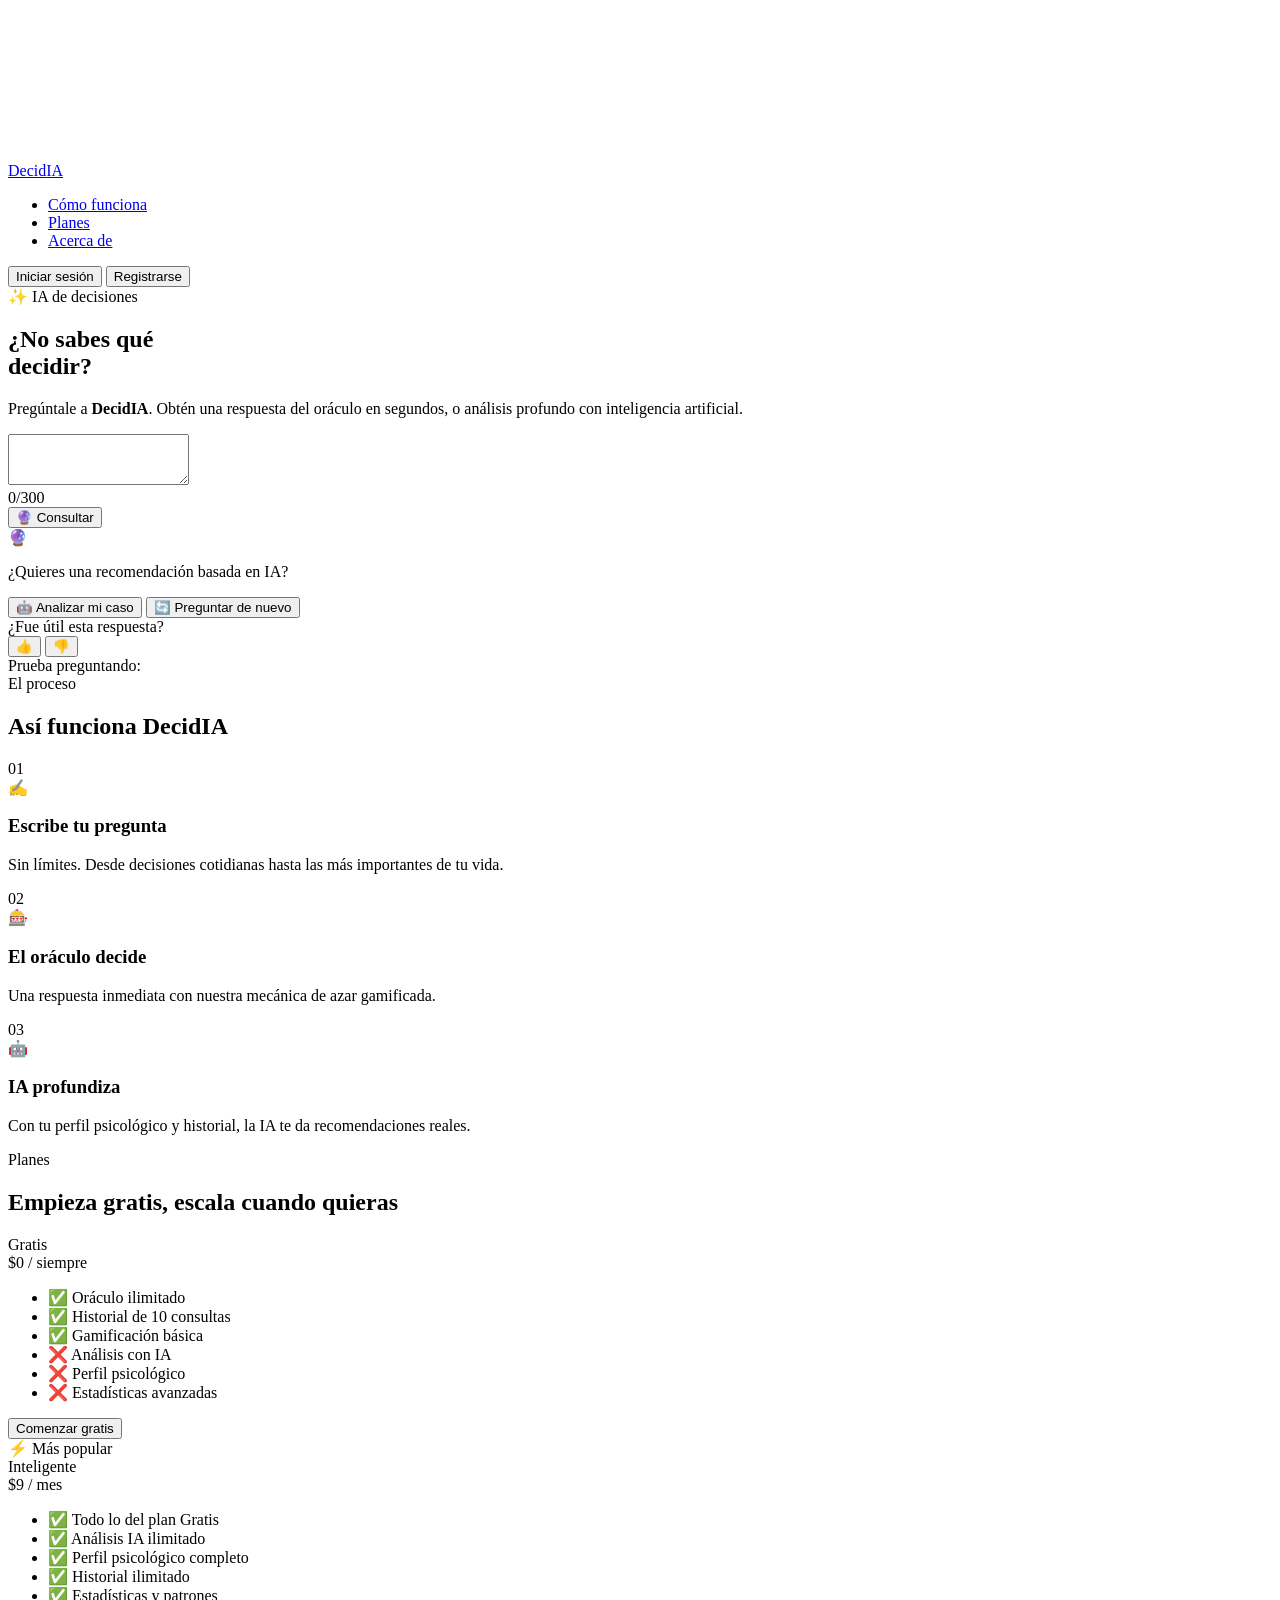
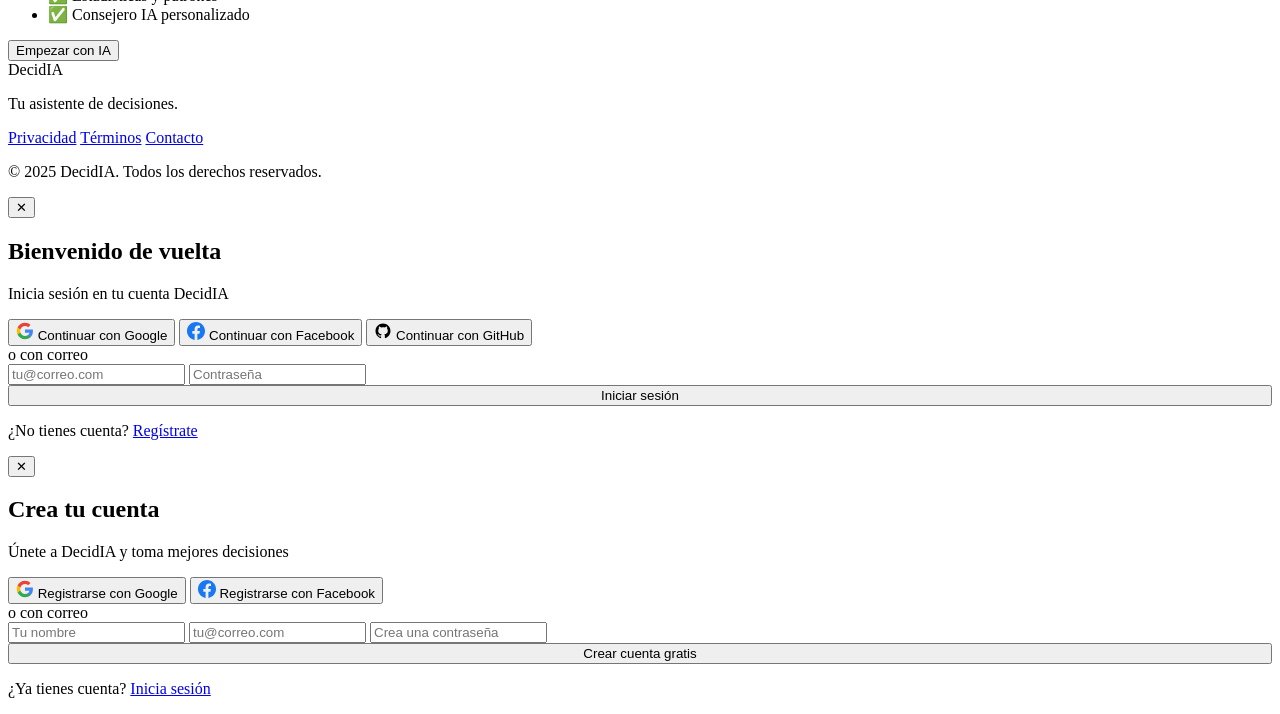
==== index.html @ 939c9e12 "Add files via upload" ====
<!DOCTYPE html>
<html lang="es">
<head>
  <meta charset="UTF-8" />
  <meta name="viewport" content="width=device-width, initial-scale=1.0" />
  <meta name="description" content="DecidIA — Toma mejores decisiones con IA. Consulta el oráculo o analiza tu caso con inteligencia artificial." />
  <title>DecidIA — Tu asistente de decisiones</title>

  <!-- Tokens & Global -->
  <link rel="stylesheet" href="css/tokens.css" />
  <link rel="stylesheet" href="css/global.css" />
  <link rel="stylesheet" href="css/home.css" />

  <!-- Favicon placeholder -->
  <link rel="icon" href="data:image/svg+xml,<svg xmlns='http://www.w3.org/2000/svg' viewBox='0 0 32 32'><text y='26' font-size='26'>🔮</text></svg>" />
</head>
<body>

<!-- ── Partículas de fondo ─────────────────────────────── -->
<canvas id="particle-canvas"></canvas>

<!-- ── Navbar ─────────────────────────────────────────── -->
<nav class="navbar" id="navbar">
  <div class="container navbar__inner">
    <a href="index.html" class="navbar__logo">
      <span>Decid</span><span class="logo-accent">IA</span>
    </a>

    <ul class="navbar__nav">
      <li><a href="#como-funciona" class="navbar__link">Cómo funciona</a></li>
      <li><a href="pages/pricing.html" class="navbar__link">Planes</a></li>
      <li><a href="pages/about.html" class="navbar__link">Acerca de</a></li>
    </ul>

    <div class="navbar__actions">
      <button class="btn btn--ghost btn--sm" onclick="openModal('modal-login')">Iniciar sesión</button>
      <button class="btn btn--primary btn--sm" onclick="openModal('modal-register')">Registrarse</button>
    </div>
  </div>
</nav>


<!-- ══════════════════════════════════════════════════════
     HERO SECTION
══════════════════════════════════════════════════════ -->
<section class="hero" id="hero">
  <div class="hero__bg-ring hero__bg-ring--1"></div>
  <div class="hero__bg-ring hero__bg-ring--2"></div>

  <div class="container container--sm hero__inner">
    <!-- Eyebrow -->
    <div class="hero__eyebrow">
      <span class="badge badge--violet">✨ IA de decisiones</span>
    </div>

    <!-- Heading -->
    <h1 class="hero__title">
      ¿No sabes qué <br/>
      <span class="text-gradient">decidir?</span>
    </h1>

    <p class="hero__subtitle">
      Pregúntale a <strong>DecidIA</strong>. Obtén una respuesta del oráculo en segundos,
      o análisis profundo con inteligencia artificial.
    </p>

    <!-- ── ORÁCULO ────────────────────────────────────── -->
    <div class="oracle-card" id="oracle-card">

      <!-- Pregunta input -->
      <div class="oracle-card__input-area" id="input-area">
        <textarea
          class="oracle-input"
          id="oracle-question"
          rows="3"
          maxlength="300"
        ></textarea>
        <div class="oracle-card__counter">
          <span id="char-count">0</span>/300
        </div>
        <button class="btn btn--primary btn--xl oracle-card__cta" id="btn-consult">
          🔮 Consultar
        </button>
      </div>

      <!-- Tambor / Slot -->
      <div class="oracle-slot" id="oracle-slot" aria-live="polite" aria-label="Oráculo en giro">
        <div class="oracle-slot__glow"></div>
        <div class="oracle-slot__window">
          <div class="oracle-column" id="oracle-column">
            <span class="oracle-column__idle">🔮</span>
          </div>
        </div>
        <div class="oracle-slot__frame-top"></div>
        <div class="oracle-slot__frame-bottom"></div>
      </div>

      <!-- Panel post-resultado -->
      <div class="oracle-card__post-result" id="post-result">
        <p class="oracle-card__post-result-label">¿Quieres una recomendación basada en IA?</p>
        <div class="oracle-card__post-result-actions">
          <button class="btn btn--primary btn--lg" onclick="openModal('modal-register')">
            🤖 Analizar mi caso
          </button>
          <button class="btn btn--ghost" id="btn-again">
            🔄 Preguntar de nuevo
          </button>
        </div>
        <div class="oracle-card__result-feedback" id="result-feedback">
          <span class="oracle-card__feedback-label">¿Fue útil esta respuesta?</span>
          <div class="oracle-card__feedback-btns">
            <button class="feedback-btn" data-value="1" title="Sí">👍</button>
            <button class="feedback-btn" data-value="-1" title="No">👎</button>
          </div>
        </div>
      </div>

    </div>

    <!-- Ejemplos de preguntas -->
    <div class="hero__examples" id="hero-examples">
      <span class="hero__examples-label">Prueba preguntando:</span>
      <div class="hero__examples-chips" id="example-chips"></div>
    </div>

  </div>
</section>


<!-- ══════════════════════════════════════════════════════
     CÓMO FUNCIONA
══════════════════════════════════════════════════════ -->
<section class="section section--how" id="como-funciona">
  <div class="container container--md">
    <div class="section__header text-center">
      <span class="badge badge--teal">El proceso</span>
      <h2 class="section__title">Así funciona DecidIA</h2>
    </div>

    <div class="steps-grid">
      <div class="step-card">
        <div class="step-card__number">01</div>
        <div class="step-card__icon">✍️</div>
        <h3 class="step-card__title">Escribe tu pregunta</h3>
        <p class="step-card__desc">Sin límites. Desde decisiones cotidianas hasta las más importantes de tu vida.</p>
      </div>
      <div class="step-card">
        <div class="step-card__number">02</div>
        <div class="step-card__icon">🎰</div>
        <h3 class="step-card__title">El oráculo decide</h3>
        <p class="step-card__desc">Una respuesta inmediata con nuestra mecánica de azar gamificada.</p>
      </div>
      <div class="step-card">
        <div class="step-card__number">03</div>
        <div class="step-card__icon">🤖</div>
        <h3 class="step-card__title">IA profundiza</h3>
        <p class="step-card__desc">Con tu perfil psicológico y historial, la IA te da recomendaciones reales.</p>
      </div>
    </div>
  </div>
</section>


<!-- ══════════════════════════════════════════════════════
     PLANES
══════════════════════════════════════════════════════ -->
<section class="section section--pricing" id="planes">
  <div class="container container--md">
    <div class="section__header text-center">
      <span class="badge badge--violet">Planes</span>
      <h2 class="section__title">Empieza gratis, escala cuando quieras</h2>
    </div>

    <div class="pricing-grid">
      <!-- Free -->
      <div class="pricing-card">
        <div class="pricing-card__header">
          <span class="pricing-card__plan">Gratis</span>
          <div class="pricing-card__price">
            <span class="pricing-card__amount">$0</span>
            <span class="pricing-card__period">/ siempre</span>
          </div>
        </div>
        <ul class="pricing-card__features">
          <li>✅ Oráculo ilimitado</li>
          <li>✅ Historial de 10 consultas</li>
          <li>✅ Gamificación básica</li>
          <li class="disabled">❌ Análisis con IA</li>
          <li class="disabled">❌ Perfil psicológico</li>
          <li class="disabled">❌ Estadísticas avanzadas</li>
        </ul>
        <button class="btn btn--outline-teal" onclick="openModal('modal-register')">Comenzar gratis</button>
      </div>

      <!-- Premium -->
      <div class="pricing-card pricing-card--featured">
        <div class="pricing-card__badge">⚡ Más popular</div>
        <div class="pricing-card__header">
          <span class="pricing-card__plan">Inteligente</span>
          <div class="pricing-card__price">
            <span class="pricing-card__amount">$9</span>
            <span class="pricing-card__period">/ mes</span>
          </div>
        </div>
        <ul class="pricing-card__features">
          <li>✅ Todo lo del plan Gratis</li>
          <li>✅ Análisis IA ilimitado</li>
          <li>✅ Perfil psicológico completo</li>
          <li>✅ Historial ilimitado</li>
          <li>✅ Estadísticas y patrones</li>
          <li>✅ Consejero IA personalizado</li>
        </ul>
        <button class="btn btn--primary" onclick="openModal('modal-register')">Empezar con IA</button>
      </div>
    </div>
  </div>
</section>


<!-- ══════════════════════════════════════════════════════
     FOOTER
══════════════════════════════════════════════════════ -->
<footer class="footer">
  <div class="container footer__inner">
    <div class="footer__brand">
      <span class="navbar__logo">
        <span>Decid</span><span class="logo-accent">IA</span>
      </span>
      <p class="footer__tagline">Tu asistente de decisiones.</p>
    </div>
    <div class="footer__links">
      <a href="#">Privacidad</a>
      <a href="#">Términos</a>
      <a href="#">Contacto</a>
    </div>
    <p class="footer__copy">© 2025 DecidIA. Todos los derechos reservados.</p>
  </div>
</footer>


<!-- ══════════════════════════════════════════════════════
     MODALS
══════════════════════════════════════════════════════ -->

<!-- Modal: Iniciar sesión -->
<div class="modal-backdrop" id="modal-login">
  <div class="modal">
    <button class="modal__close" onclick="closeModal('modal-login')" aria-label="Cerrar">✕</button>
    <div class="modal__header">
      <h2 class="modal__title">Bienvenido de vuelta</h2>
      <p class="modal__subtitle">Inicia sesión en tu cuenta DecidIA</p>
    </div>
    <div class="auth-social">
      <button class="btn btn--ghost auth-social__btn">
        <svg width="18" height="18" viewBox="0 0 24 24"><path fill="#4285F4" d="M22.56 12.25c0-.78-.07-1.53-.2-2.25H12v4.26h5.92c-.26 1.37-1.04 2.53-2.21 3.31v2.77h3.57c2.08-1.92 3.28-4.74 3.28-8.09z"/><path fill="#34A853" d="M12 23c2.97 0 5.46-.98 7.28-2.66l-3.57-2.77c-.98.66-2.23 1.06-3.71 1.06-2.86 0-5.29-1.93-6.16-4.53H2.18v2.84C3.99 20.53 7.7 23 12 23z"/><path fill="#FBBC05" d="M5.84 14.09c-.22-.66-.35-1.36-.35-2.09s.13-1.43.35-2.09V7.07H2.18C1.43 8.55 1 10.22 1 12s.43 3.45 1.18 4.93l2.85-2.22.81-.62z"/><path fill="#EA4335" d="M12 5.38c1.62 0 3.06.56 4.21 1.64l3.15-3.15C17.45 2.09 14.97 1 12 1 7.7 1 3.99 3.47 2.18 7.07l3.66 2.84c.87-2.6 3.3-4.53 6.16-4.53z"/></svg>
        Continuar con Google
      </button>
      <button class="btn btn--ghost auth-social__btn">
        <svg width="18" height="18" viewBox="0 0 24 24" fill="#1877F2"><path d="M24 12.073c0-6.627-5.373-12-12-12s-12 5.373-12 12c0 5.99 4.388 10.954 10.125 11.854v-8.385H7.078v-3.47h3.047V9.43c0-3.007 1.792-4.669 4.533-4.669 1.312 0 2.686.235 2.686.235v2.953H15.83c-1.491 0-1.956.925-1.956 1.874v2.25h3.328l-.532 3.47h-2.796v8.385C19.612 23.027 24 18.062 24 12.073z"/></svg>
        Continuar con Facebook
      </button>
      <button class="btn btn--ghost auth-social__btn">
        <svg width="18" height="18" viewBox="0 0 24 24" fill="currentColor"><path d="M12 2C6.477 2 2 6.477 2 12c0 4.42 2.865 8.17 6.839 9.49.5.09.682-.217.682-.482 0-.237-.008-.866-.013-1.7-2.782.603-3.369-1.34-3.369-1.34-.454-1.156-1.11-1.463-1.11-1.463-.908-.62.069-.608.069-.608 1.003.07 1.531 1.03 1.531 1.03.892 1.529 2.341 1.087 2.91.832.092-.647.35-1.088.636-1.338-2.22-.253-4.555-1.11-4.555-4.943 0-1.091.39-1.984 1.029-2.683-.103-.253-.446-1.27.098-2.647 0 0 .84-.269 2.75 1.025A9.578 9.578 0 0112 6.836c.85.004 1.705.114 2.504.336 1.909-1.294 2.747-1.025 2.747-1.025.546 1.377.202 2.394.1 2.647.64.699 1.028 1.592 1.028 2.683 0 3.842-2.339 4.687-4.566 4.935.359.309.678.919.678 1.852 0 1.336-.012 2.415-.012 2.743 0 .267.18.578.688.48C19.137 20.167 22 16.418 22 12c0-5.523-4.477-10-10-10z"/></svg>
        Continuar con GitHub
      </button>
    </div>
    <div class="auth-divider"><span>o con correo</span></div>
    <div class="auth-form">
      <input type="email" class="input" placeholder="tu@correo.com" autocomplete="email" />
      <input type="password" class="input" placeholder="Contraseña" autocomplete="current-password" />
      <button class="btn btn--primary" style="width:100%">Iniciar sesión</button>
    </div>
    <p class="auth-footer-text">¿No tienes cuenta? <a href="#" onclick="switchModal('modal-login','modal-register')">Regístrate</a></p>
  </div>
</div>

<!-- Modal: Registrarse -->
<div class="modal-backdrop" id="modal-register">
  <div class="modal">
    <button class="modal__close" onclick="closeModal('modal-register')" aria-label="Cerrar">✕</button>
    <div class="modal__header">
      <h2 class="modal__title">Crea tu cuenta</h2>
      <p class="modal__subtitle">Únete a DecidIA y toma mejores decisiones</p>
    </div>
    <div class="auth-social">
      <button class="btn btn--ghost auth-social__btn">
        <svg width="18" height="18" viewBox="0 0 24 24"><path fill="#4285F4" d="M22.56 12.25c0-.78-.07-1.53-.2-2.25H12v4.26h5.92c-.26 1.37-1.04 2.53-2.21 3.31v2.77h3.57c2.08-1.92 3.28-4.74 3.28-8.09z"/><path fill="#34A853" d="M12 23c2.97 0 5.46-.98 7.28-2.66l-3.57-2.77c-.98.66-2.23 1.06-3.71 1.06-2.86 0-5.29-1.93-6.16-4.53H2.18v2.84C3.99 20.53 7.7 23 12 23z"/><path fill="#FBBC05" d="M5.84 14.09c-.22-.66-.35-1.36-.35-2.09s.13-1.43.35-2.09V7.07H2.18C1.43 8.55 1 10.22 1 12s.43 3.45 1.18 4.93l2.85-2.22.81-.62z"/><path fill="#EA4335" d="M12 5.38c1.62 0 3.06.56 4.21 1.64l3.15-3.15C17.45 2.09 14.97 1 12 1 7.7 1 3.99 3.47 2.18 7.07l3.66 2.84c.87-2.6 3.3-4.53 6.16-4.53z"/></svg>
        Registrarse con Google
      </button>
      <button class="btn btn--ghost auth-social__btn">
        <svg width="18" height="18" viewBox="0 0 24 24" fill="#1877F2"><path d="M24 12.073c0-6.627-5.373-12-12-12s-12 5.373-12 12c0 5.99 4.388 10.954 10.125 11.854v-8.385H7.078v-3.47h3.047V9.43c0-3.007 1.792-4.669 4.533-4.669 1.312 0 2.686.235 2.686.235v2.953H15.83c-1.491 0-1.956.925-1.956 1.874v2.25h3.328l-.532 3.47h-2.796v8.385C19.612 23.027 24 18.062 24 12.073z"/></svg>
        Registrarse con Facebook
      </button>
    </div>
    <div class="auth-divider"><span>o con correo</span></div>
    <div class="auth-form">
      <input type="text"  class="input" placeholder="Tu nombre" autocomplete="name" />
      <input type="email" class="input" placeholder="tu@correo.com" autocomplete="email" />
      <input type="password" class="input" placeholder="Crea una contraseña" autocomplete="new-password" />
      <button class="btn btn--primary" style="width:100%">Crear cuenta gratis</button>
    </div>
    <p class="auth-footer-text">¿Ya tienes cuenta? <a href="#" onclick="switchModal('modal-register','modal-login')">Inicia sesión</a></p>
  </div>
</div>


<!-- ── Scripts ─────────────────────────────────────────── -->
<script src="js/models.js"></script>
<script src="js/oracle.js"></script>
<script src="js/home.js"></script>
</body>
</html>
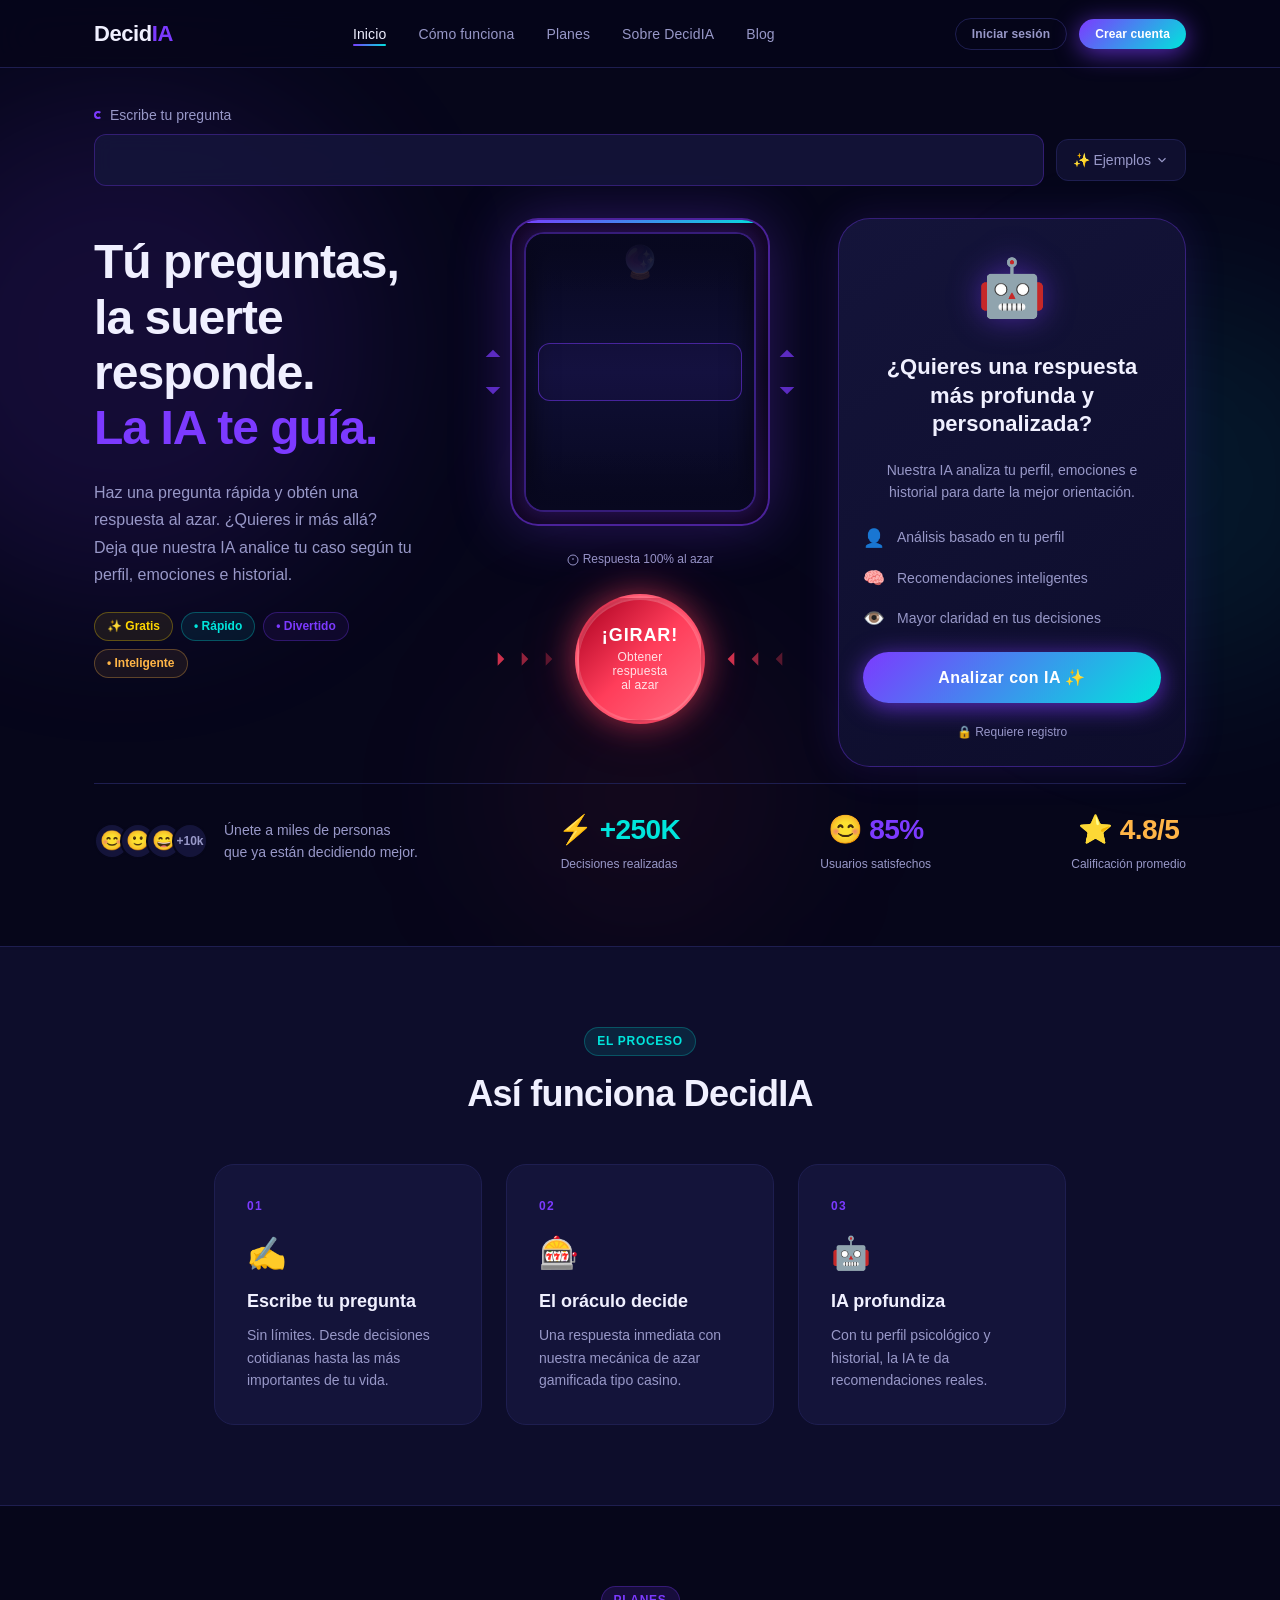
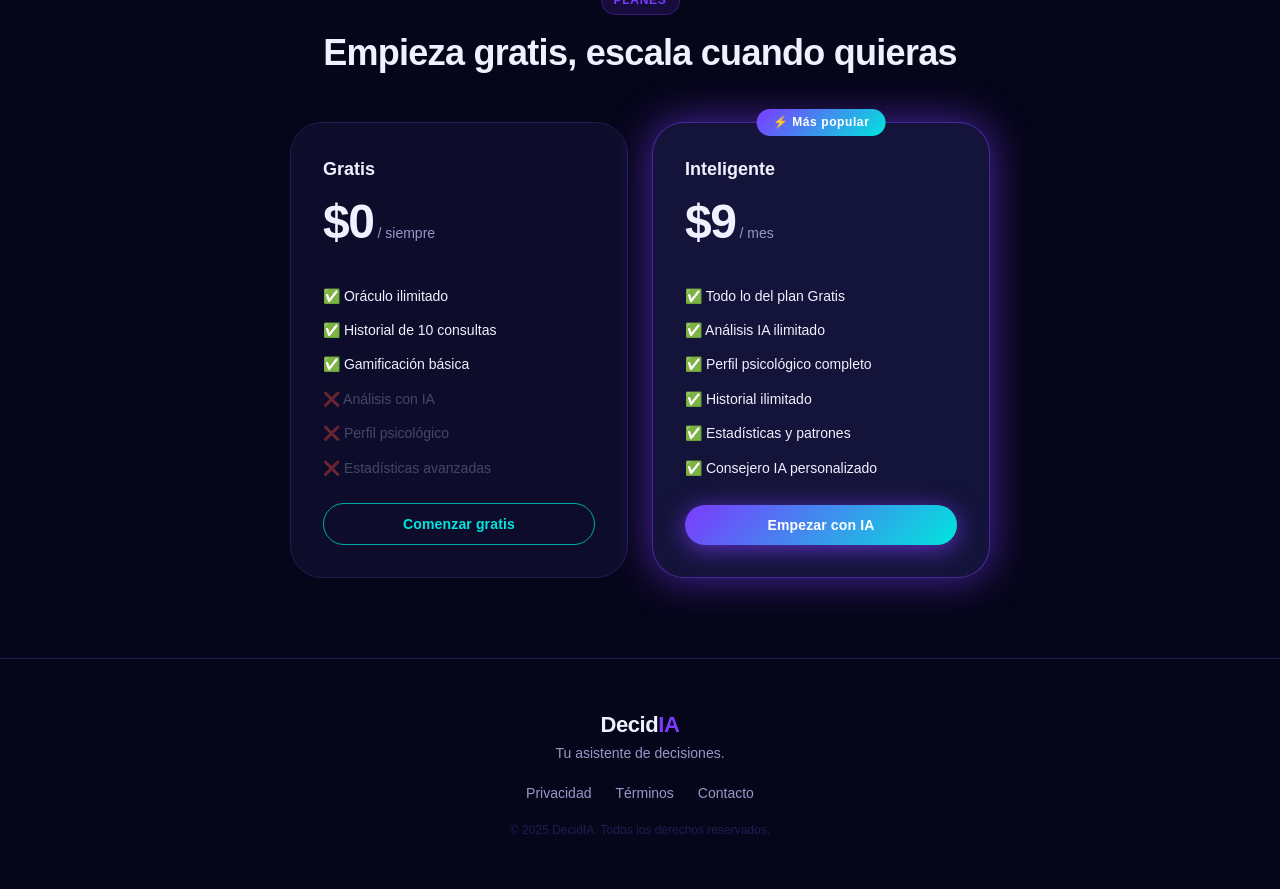
==== commit 679b918a: "Add files via upload" ====
--- a/index.html
+++ b/index.html
@@ -6,137 +6,259 @@
   <meta name="description" content="DecidIA — Toma mejores decisiones con IA. Consulta el oráculo o analiza tu caso con inteligencia artificial." />
   <title>DecidIA — Tu asistente de decisiones</title>
 
-  <!-- Tokens & Global -->
   <link rel="stylesheet" href="css/tokens.css" />
   <link rel="stylesheet" href="css/global.css" />
   <link rel="stylesheet" href="css/home.css" />
 
-  <!-- Favicon placeholder -->
   <link rel="icon" href="data:image/svg+xml,<svg xmlns='http://www.w3.org/2000/svg' viewBox='0 0 32 32'><text y='26' font-size='26'>🔮</text></svg>" />
 </head>
 <body>
 
-<!-- ── Partículas de fondo ─────────────────────────────── -->
+<!-- Partículas -->
 <canvas id="particle-canvas"></canvas>
 
-<!-- ── Navbar ─────────────────────────────────────────── -->
+<!-- ══ NAVBAR ══════════════════════════════════════════════ -->
 <nav class="navbar" id="navbar">
   <div class="container navbar__inner">
     <a href="index.html" class="navbar__logo">
-      <span>Decid</span><span class="logo-accent">IA</span>
+      <span class="logo-decid">Decid</span><span class="logo-accent">IA</span>
     </a>
 
     <ul class="navbar__nav">
+      <li><a href="#" class="navbar__link active">Inicio</a></li>
       <li><a href="#como-funciona" class="navbar__link">Cómo funciona</a></li>
-      <li><a href="pages/pricing.html" class="navbar__link">Planes</a></li>
-      <li><a href="pages/about.html" class="navbar__link">Acerca de</a></li>
+      <li><a href="#planes" class="navbar__link">Planes</a></li>
+      <li><a href="#" class="navbar__link">Sobre DecidIA</a></li>
+      <li><a href="#" class="navbar__link">Blog</a></li>
     </ul>
 
     <div class="navbar__actions">
       <button class="btn btn--ghost btn--sm" onclick="openModal('modal-login')">Iniciar sesión</button>
-      <button class="btn btn--primary btn--sm" onclick="openModal('modal-register')">Registrarse</button>
-    </div>
+      <button class="btn btn--primary btn--sm" onclick="openModal('modal-register')">Crear cuenta</button>
+    </div>
+
+    <!-- Mobile hamburger -->
+    <button class="navbar__hamburger" id="hamburger" aria-label="Menú">
+      <span></span><span></span><span></span>
+    </button>
   </div>
 </nav>
 
-
-<!-- ══════════════════════════════════════════════════════
-     HERO SECTION
-══════════════════════════════════════════════════════ -->
+<!-- Mobile drawer -->
+<div class="navbar__drawer" id="nav-drawer">
+  <a href="#" class="navbar__link active">Inicio</a>
+  <a href="#como-funciona" class="navbar__link">Cómo funciona</a>
+  <a href="#planes" class="navbar__link">Planes</a>
+  <a href="#" class="navbar__link">Sobre DecidIA</a>
+  <a href="#" class="navbar__link">Blog</a>
+  <div class="navbar__actions">
+    <button class="btn btn--ghost" onclick="closeDrawer();openModal('modal-login')">Iniciar sesión</button>
+    <button class="btn btn--primary" onclick="closeDrawer();openModal('modal-register')">Crear cuenta</button>
+  </div>
+</div>
+
+<!-- ══ HERO ════════════════════════════════════════════════ -->
 <section class="hero" id="hero">
-  <div class="hero__bg-ring hero__bg-ring--1"></div>
-  <div class="hero__bg-ring hero__bg-ring--2"></div>
-
-  <div class="container container--sm hero__inner">
-    <!-- Eyebrow -->
-    <div class="hero__eyebrow">
-      <span class="badge badge--violet">✨ IA de decisiones</span>
-    </div>
-
-    <!-- Heading -->
-    <h1 class="hero__title">
-      ¿No sabes qué <br/>
-      <span class="text-gradient">decidir?</span>
-    </h1>
-
-    <p class="hero__subtitle">
-      Pregúntale a <strong>DecidIA</strong>. Obtén una respuesta del oráculo en segundos,
-      o análisis profundo con inteligencia artificial.
-    </p>
-
-    <!-- ── ORÁCULO ────────────────────────────────────── -->
-    <div class="oracle-card" id="oracle-card">
-
-      <!-- Pregunta input -->
-      <div class="oracle-card__input-area" id="input-area">
-        <textarea
-          class="oracle-input"
+  <!-- Background glows -->
+  <div class="hero__bg-glow hero__bg-glow--1"></div>
+  <div class="hero__bg-glow hero__bg-glow--2"></div>
+  <div class="hero__bg-glow hero__bg-glow--3"></div>
+
+  <div class="container">
+
+    <!-- Question bar -->
+    <div class="hero__question-bar">
+      <div class="question-bar__label">Escribe tu pregunta</div>
+      <div class="question-bar__row" style="position:relative">
+        <input
+          type="text"
+          class="question-bar__input"
           id="oracle-question"
-          rows="3"
           maxlength="300"
-        ></textarea>
-        <div class="oracle-card__counter">
-          <span id="char-count">0</span>/300
-        </div>
-        <button class="btn btn--primary btn--xl oracle-card__cta" id="btn-consult">
-          🔮 Consultar
+          autocomplete="off"
+        />
+        <button class="question-bar__examples-btn" id="examples-btn">
+          ✨ Ejemplos
+          <svg width="14" height="14" viewBox="0 0 24 24" fill="none" stroke="currentColor" stroke-width="2"><path d="M6 9l6 6 6-6"/></svg>
         </button>
-      </div>
-
-      <!-- Tambor / Slot -->
-      <div class="oracle-slot" id="oracle-slot" aria-live="polite" aria-label="Oráculo en giro">
-        <div class="oracle-slot__glow"></div>
-        <div class="oracle-slot__window">
-          <div class="oracle-column" id="oracle-column">
-            <span class="oracle-column__idle">🔮</span>
-          </div>
-        </div>
-        <div class="oracle-slot__frame-top"></div>
-        <div class="oracle-slot__frame-bottom"></div>
-      </div>
-
-      <!-- Panel post-resultado -->
-      <div class="oracle-card__post-result" id="post-result">
-        <p class="oracle-card__post-result-label">¿Quieres una recomendación basada en IA?</p>
-        <div class="oracle-card__post-result-actions">
-          <button class="btn btn--primary btn--lg" onclick="openModal('modal-register')">
-            🤖 Analizar mi caso
+        <div class="examples-dropdown" id="examples-dropdown"></div>
+      </div>
+    </div>
+
+    <!-- Main 3-column layout -->
+    <div class="hero__main">
+
+      <!-- LEFT: Headline -->
+      <div class="hero__left">
+        <div>
+          <h1 class="hero__title">
+            Tú preguntas,<br/>
+            la suerte responde.<br/>
+            <span class="highlight">La IA te guía.</span>
+          </h1>
+        </div>
+        <p class="hero__subtitle">
+          Haz una pregunta rápida y obtén una respuesta al azar.
+          ¿Quieres ir más allá? Deja que nuestra IA analice tu caso
+          según tu perfil, emociones e historial.
+        </p>
+        <div class="hero__badges">
+          <span class="hero__badge-item hero__badge-item--free">✨ Gratis</span>
+          <span class="hero__badge-item hero__badge-item--fast">• Rápido</span>
+          <span class="hero__badge-item hero__badge-item--fun">• Divertido</span>
+          <span class="hero__badge-item hero__badge-item--smart">• Inteligente</span>
+        </div>
+      </div>
+
+      <!-- CENTER: Slot Machine -->
+      <div class="hero__center">
+        <div class="slot-machine">
+
+          <!-- Side arrows left -->
+          <div class="slot-machine__arrows slot-machine__arrows--left">
+            <svg class="slot-arrow slot-arrow--up" viewBox="0 0 24 24" fill="currentColor"><path d="M12 4l8 8H4l8-8z"/></svg>
+            <svg class="slot-arrow slot-arrow--down" viewBox="0 0 24 24" fill="currentColor"><path d="M12 4l8 8H4l8-8z"/></svg>
+          </div>
+
+          <div class="slot-machine__chassis">
+            <div class="slot-drum__window" id="drum-window">
+              <div class="slot-drum__fade-top"></div>
+              <div class="slot-drum__fade-bottom"></div>
+              <div class="slot-drum__highlight" id="drum-highlight"></div>
+              <div class="slot-drum__column" id="drum-column">
+                <div class="slot-drum__item is-center" style="color:rgba(255,255,255,0.25);font-size:2rem">🔮</div>
+              </div>
+            </div>
+          </div>
+
+          <!-- Side arrows right -->
+          <div class="slot-machine__arrows slot-machine__arrows--right">
+            <svg class="slot-arrow slot-arrow--up" viewBox="0 0 24 24" fill="currentColor"><path d="M12 4l8 8H4l8-8z"/></svg>
+            <svg class="slot-arrow slot-arrow--down" viewBox="0 0 24 24" fill="currentColor"><path d="M12 4l8 8H4l8-8z"/></svg>
+          </div>
+        </div>
+
+        <!-- Random label -->
+        <div class="slot-machine__rand-label">
+          <svg width="12" height="12" viewBox="0 0 24 24" fill="none" stroke="currentColor" stroke-width="2"><circle cx="12" cy="12" r="10"/><path d="M12 8v4M12 16h.01"/></svg>
+          Respuesta 100% al azar
+        </div>
+
+        <!-- GIRAR button -->
+        <div class="btn-girar-wrap">
+          <div class="btn-girar-arrow">
+            <svg viewBox="0 0 24 24" fill="currentColor"><path d="M8 4l8 8-8 8z"/></svg>
+            <svg viewBox="0 0 24 24" fill="currentColor"><path d="M8 4l8 8-8 8z"/></svg>
+            <svg viewBox="0 0 24 24" fill="currentColor"><path d="M8 4l8 8-8 8z"/></svg>
+          </div>
+
+          <button class="btn--girar" id="btn-girar">
+            ¡GIRAR!
+            <span class="girar-subtitle">Obtener respuesta<br>al azar</span>
           </button>
-          <button class="btn btn--ghost" id="btn-again">
-            🔄 Preguntar de nuevo
+
+          <div class="btn-girar-arrow btn-girar-arrow--right">
+            <svg viewBox="0 0 24 24" fill="currentColor"><path d="M8 4l8 8-8 8z"/></svg>
+            <svg viewBox="0 0 24 24" fill="currentColor"><path d="M8 4l8 8-8 8z"/></svg>
+            <svg viewBox="0 0 24 24" fill="currentColor"><path d="M8 4l8 8-8 8z"/></svg>
+          </div>
+        </div>
+
+        <!-- Post-result panel -->
+        <div class="oracle-post-result" id="post-result">
+          <p class="oracle-post-result__label">¿Quieres una recomendación basada en IA?</p>
+          <div class="oracle-post-result__actions">
+            <button class="btn btn--primary btn--lg" onclick="openModal('modal-register')">
+              🤖 Analizar mi caso
+            </button>
+            <button class="btn btn--ghost" id="btn-again">🔄 Preguntar de nuevo</button>
+          </div>
+          <div class="oracle-post-result__feedback">
+            <span class="oracle-post-result__feedback-label">¿Fue útil?</span>
+            <div style="display:flex;gap:8px">
+              <button class="feedback-btn" data-value="1" title="Sí">👍</button>
+              <button class="feedback-btn" data-value="-1" title="No">👎</button>
+            </div>
+          </div>
+        </div>
+      </div>
+
+      <!-- RIGHT: AI Panel -->
+      <div class="hero__right">
+        <div class="ai-panel" style="position:relative">
+          <div class="ai-panel__robot">
+            <span class="ai-panel__robot-icon">🤖</span>
+          </div>
+          <h3 class="ai-panel__title">¿Quieres una respuesta<br/>más profunda y personalizada?</h3>
+          <p class="ai-panel__subtitle">
+            Nuestra IA analiza tu perfil, emociones e historial para darte la mejor orientación.
+          </p>
+          <div class="ai-panel__features">
+            <div class="ai-feature">
+              <span class="ai-feature__icon">👤</span>
+              <span>Análisis basado en tu perfil</span>
+            </div>
+            <div class="ai-feature">
+              <span class="ai-feature__icon">🧠</span>
+              <span>Recomendaciones inteligentes</span>
+            </div>
+            <div class="ai-feature">
+              <span class="ai-feature__icon">👁️</span>
+              <span>Mayor claridad en tus decisiones</span>
+            </div>
+          </div>
+          <button class="btn btn--primary" onclick="openModal('modal-register')">
+            Analizar con IA ✨
           </button>
-        </div>
-        <div class="oracle-card__result-feedback" id="result-feedback">
-          <span class="oracle-card__feedback-label">¿Fue útil esta respuesta?</span>
-          <div class="oracle-card__feedback-btns">
-            <button class="feedback-btn" data-value="1" title="Sí">👍</button>
-            <button class="feedback-btn" data-value="-1" title="No">👎</button>
-          </div>
-        </div>
-      </div>
-
-    </div>
-
-    <!-- Ejemplos de preguntas -->
-    <div class="hero__examples" id="hero-examples">
-      <span class="hero__examples-label">Prueba preguntando:</span>
-      <div class="hero__examples-chips" id="example-chips"></div>
-    </div>
-
-  </div>
+          <div class="ai-panel__lock">
+            🔒 Requiere registro
+          </div>
+        </div>
+      </div>
+
+    </div><!-- /.hero__main -->
+
+    <!-- Stats bar -->
+    <div class="hero__stats">
+      <div class="hero__stats-inner">
+        <div class="stat-group">
+          <div class="stat-avatars">
+            <div class="stat-avatar">😊</div>
+            <div class="stat-avatar">🙂</div>
+            <div class="stat-avatar">😄</div>
+            <div class="stat-avatar stat-avatar--count">+10k</div>
+          </div>
+          <span class="stat-text">Únete a miles de personas<br>que ya están decidiendo mejor.</span>
+        </div>
+
+        <div class="stat-item">
+          <span class="stat-item__value text-teal">⚡ +250K</span>
+          <span class="stat-item__label">Decisiones realizadas</span>
+        </div>
+
+        <div class="stat-item">
+          <span class="stat-item__value text-violet">😊 85%</span>
+          <span class="stat-item__label">Usuarios satisfechos</span>
+        </div>
+
+        <div class="stat-item">
+          <span class="stat-item__value text-gold">⭐ 4.8/5</span>
+          <span class="stat-item__label">Calificación promedio</span>
+        </div>
+      </div>
+    </div>
+
+  </div><!-- /.container -->
 </section>
 
 
-<!-- ══════════════════════════════════════════════════════
-     CÓMO FUNCIONA
-══════════════════════════════════════════════════════ -->
+<!-- ══ CÓMO FUNCIONA ═══════════════════════════════════════ -->
 <section class="section section--how" id="como-funciona">
   <div class="container container--md">
-    <div class="section__header text-center">
+    <div class="section__header">
       <span class="badge badge--teal">El proceso</span>
       <h2 class="section__title">Así funciona DecidIA</h2>
     </div>
-
     <div class="steps-grid">
       <div class="step-card">
         <div class="step-card__number">01</div>
@@ -148,7 +270,7 @@
         <div class="step-card__number">02</div>
         <div class="step-card__icon">🎰</div>
         <h3 class="step-card__title">El oráculo decide</h3>
-        <p class="step-card__desc">Una respuesta inmediata con nuestra mecánica de azar gamificada.</p>
+        <p class="step-card__desc">Una respuesta inmediata con nuestra mecánica de azar gamificada tipo casino.</p>
       </div>
       <div class="step-card">
         <div class="step-card__number">03</div>
@@ -161,18 +283,14 @@
 </section>
 
 
-<!-- ══════════════════════════════════════════════════════
-     PLANES
-══════════════════════════════════════════════════════ -->
+<!-- ══ PLANES ══════════════════════════════════════════════ -->
 <section class="section section--pricing" id="planes">
   <div class="container container--md">
-    <div class="section__header text-center">
+    <div class="section__header">
       <span class="badge badge--violet">Planes</span>
       <h2 class="section__title">Empieza gratis, escala cuando quieras</h2>
     </div>
-
     <div class="pricing-grid">
-      <!-- Free -->
       <div class="pricing-card">
         <div class="pricing-card__header">
           <span class="pricing-card__plan">Gratis</span>
@@ -191,8 +309,6 @@
         </ul>
         <button class="btn btn--outline-teal" onclick="openModal('modal-register')">Comenzar gratis</button>
       </div>
-
-      <!-- Premium -->
       <div class="pricing-card pricing-card--featured">
         <div class="pricing-card__badge">⚡ Más popular</div>
         <div class="pricing-card__header">
@@ -217,14 +333,12 @@
 </section>
 
 
-<!-- ══════════════════════════════════════════════════════
-     FOOTER
-══════════════════════════════════════════════════════ -->
+<!-- ══ FOOTER ══════════════════════════════════════════════ -->
 <footer class="footer">
   <div class="container footer__inner">
     <div class="footer__brand">
       <span class="navbar__logo">
-        <span>Decid</span><span class="logo-accent">IA</span>
+        <span class="logo-decid">Decid</span><span class="logo-accent">IA</span>
       </span>
       <p class="footer__tagline">Tu asistente de decisiones.</p>
     </div>
@@ -238,11 +352,7 @@
 </footer>
 
 
-<!-- ══════════════════════════════════════════════════════
-     MODALS
-══════════════════════════════════════════════════════ -->
-
-<!-- Modal: Iniciar sesión -->
+<!-- ══ MODALS ══════════════════════════════════════════════ -->
 <div class="modal-backdrop" id="modal-login">
   <div class="modal">
     <button class="modal__close" onclick="closeModal('modal-login')" aria-label="Cerrar">✕</button>
@@ -255,14 +365,6 @@
         <svg width="18" height="18" viewBox="0 0 24 24"><path fill="#4285F4" d="M22.56 12.25c0-.78-.07-1.53-.2-2.25H12v4.26h5.92c-.26 1.37-1.04 2.53-2.21 3.31v2.77h3.57c2.08-1.92 3.28-4.74 3.28-8.09z"/><path fill="#34A853" d="M12 23c2.97 0 5.46-.98 7.28-2.66l-3.57-2.77c-.98.66-2.23 1.06-3.71 1.06-2.86 0-5.29-1.93-6.16-4.53H2.18v2.84C3.99 20.53 7.7 23 12 23z"/><path fill="#FBBC05" d="M5.84 14.09c-.22-.66-.35-1.36-.35-2.09s.13-1.43.35-2.09V7.07H2.18C1.43 8.55 1 10.22 1 12s.43 3.45 1.18 4.93l2.85-2.22.81-.62z"/><path fill="#EA4335" d="M12 5.38c1.62 0 3.06.56 4.21 1.64l3.15-3.15C17.45 2.09 14.97 1 12 1 7.7 1 3.99 3.47 2.18 7.07l3.66 2.84c.87-2.6 3.3-4.53 6.16-4.53z"/></svg>
         Continuar con Google
       </button>
-      <button class="btn btn--ghost auth-social__btn">
-        <svg width="18" height="18" viewBox="0 0 24 24" fill="#1877F2"><path d="M24 12.073c0-6.627-5.373-12-12-12s-12 5.373-12 12c0 5.99 4.388 10.954 10.125 11.854v-8.385H7.078v-3.47h3.047V9.43c0-3.007 1.792-4.669 4.533-4.669 1.312 0 2.686.235 2.686.235v2.953H15.83c-1.491 0-1.956.925-1.956 1.874v2.25h3.328l-.532 3.47h-2.796v8.385C19.612 23.027 24 18.062 24 12.073z"/></svg>
-        Continuar con Facebook
-      </button>
-      <button class="btn btn--ghost auth-social__btn">
-        <svg width="18" height="18" viewBox="0 0 24 24" fill="currentColor"><path d="M12 2C6.477 2 2 6.477 2 12c0 4.42 2.865 8.17 6.839 9.49.5.09.682-.217.682-.482 0-.237-.008-.866-.013-1.7-2.782.603-3.369-1.34-3.369-1.34-.454-1.156-1.11-1.463-1.11-1.463-.908-.62.069-.608.069-.608 1.003.07 1.531 1.03 1.531 1.03.892 1.529 2.341 1.087 2.91.832.092-.647.35-1.088.636-1.338-2.22-.253-4.555-1.11-4.555-4.943 0-1.091.39-1.984 1.029-2.683-.103-.253-.446-1.27.098-2.647 0 0 .84-.269 2.75 1.025A9.578 9.578 0 0112 6.836c.85.004 1.705.114 2.504.336 1.909-1.294 2.747-1.025 2.747-1.025.546 1.377.202 2.394.1 2.647.64.699 1.028 1.592 1.028 2.683 0 3.842-2.339 4.687-4.566 4.935.359.309.678.919.678 1.852 0 1.336-.012 2.415-.012 2.743 0 .267.18.578.688.48C19.137 20.167 22 16.418 22 12c0-5.523-4.477-10-10-10z"/></svg>
-        Continuar con GitHub
-      </button>
     </div>
     <div class="auth-divider"><span>o con correo</span></div>
     <div class="auth-form">
@@ -274,7 +376,6 @@
   </div>
 </div>
 
-<!-- Modal: Registrarse -->
 <div class="modal-backdrop" id="modal-register">
   <div class="modal">
     <button class="modal__close" onclick="closeModal('modal-register')" aria-label="Cerrar">✕</button>
@@ -287,10 +388,6 @@
         <svg width="18" height="18" viewBox="0 0 24 24"><path fill="#4285F4" d="M22.56 12.25c0-.78-.07-1.53-.2-2.25H12v4.26h5.92c-.26 1.37-1.04 2.53-2.21 3.31v2.77h3.57c2.08-1.92 3.28-4.74 3.28-8.09z"/><path fill="#34A853" d="M12 23c2.97 0 5.46-.98 7.28-2.66l-3.57-2.77c-.98.66-2.23 1.06-3.71 1.06-2.86 0-5.29-1.93-6.16-4.53H2.18v2.84C3.99 20.53 7.7 23 12 23z"/><path fill="#FBBC05" d="M5.84 14.09c-.22-.66-.35-1.36-.35-2.09s.13-1.43.35-2.09V7.07H2.18C1.43 8.55 1 10.22 1 12s.43 3.45 1.18 4.93l2.85-2.22.81-.62z"/><path fill="#EA4335" d="M12 5.38c1.62 0 3.06.56 4.21 1.64l3.15-3.15C17.45 2.09 14.97 1 12 1 7.7 1 3.99 3.47 2.18 7.07l3.66 2.84c.87-2.6 3.3-4.53 6.16-4.53z"/></svg>
         Registrarse con Google
       </button>
-      <button class="btn btn--ghost auth-social__btn">
-        <svg width="18" height="18" viewBox="0 0 24 24" fill="#1877F2"><path d="M24 12.073c0-6.627-5.373-12-12-12s-12 5.373-12 12c0 5.99 4.388 10.954 10.125 11.854v-8.385H7.078v-3.47h3.047V9.43c0-3.007 1.792-4.669 4.533-4.669 1.312 0 2.686.235 2.686.235v2.953H15.83c-1.491 0-1.956.925-1.956 1.874v2.25h3.328l-.532 3.47h-2.796v8.385C19.612 23.027 24 18.062 24 12.073z"/></svg>
-        Registrarse con Facebook
-      </button>
     </div>
     <div class="auth-divider"><span>o con correo</span></div>
     <div class="auth-form">
@@ -304,9 +401,19 @@
 </div>
 
 
-<!-- ── Scripts ─────────────────────────────────────────── -->
+<!-- Scripts -->
 <script src="js/models.js"></script>
 <script src="js/oracle.js"></script>
 <script src="js/home.js"></script>
+<script>
+  // Helper for mobile drawer close
+  function closeDrawer() {
+    const d = document.getElementById('nav-drawer');
+    const h = document.getElementById('hamburger');
+    if (d) d.classList.remove('is-open');
+    if (h) h.classList.remove('is-open');
+    document.body.style.overflow = '';
+  }
+</script>
 </body>
 </html>
--- a/css/tokens.css
+++ b/css/tokens.css
@@ -0,0 +1,92 @@
+/* ============================================================
+   DecidIA — Design Tokens (Casino Edition)
+   ============================================================ */
+
+@import url('https://fonts.googleapis.com/css2?family=Space+Grotesk:wght@300;400;500;600;700&family=Inter:wght@300;400;500;600&display=swap');
+
+:root {
+  --color-bg:           #06061A;
+  --color-bg-surface:   #0D0D2B;
+  --color-bg-elevated:  #14143A;
+  --color-bg-card:      #111130;
+  --color-violet:       #7C3AFF;
+  --color-violet-dim:   #5520CC;
+  --color-violet-glow:  rgba(124, 58, 255, 0.4);
+  --color-teal:         #00E5DC;
+  --color-teal-dim:     #00AAA3;
+  --color-teal-glow:    rgba(0, 229, 220, 0.3);
+  --color-gold:         #FFB547;
+  --color-gold-glow:    rgba(255, 181, 71, 0.35);
+  --color-red:          #FF3D5A;
+  --color-red-glow:     rgba(255, 61, 90, 0.35);
+  --color-white:        #F0F0FF;
+  --color-white-muted:  #9898C8;
+  --color-white-faint:  #1E1E50;
+  --color-success:      #22D47B;
+  --color-warning:      #FFB547;
+  --color-danger:       #FF5C7A;
+
+  --grad-primary:    linear-gradient(135deg, #7C3AFF 0%, #00E5DC 100%);
+  --grad-gold:       linear-gradient(135deg, #FF8C00 0%, #FFB547 50%, #FFD700 100%);
+  --grad-red:        linear-gradient(135deg, #CC0020 0%, #FF3D5A 100%);
+  --grad-slot:       linear-gradient(180deg, #0A0A2A 0%, #141450 50%, #0A0A2A 100%);
+  --grad-surface:    linear-gradient(180deg, #0D0D2B 0%, #06061A 100%);
+  --grad-glow:       radial-gradient(ellipse at center, rgba(124,58,255,0.5) 0%, transparent 70%);
+  --grad-btn-girar:  linear-gradient(135deg, #AA0020 0%, #FF3D5A 50%, #FF6B80 100%);
+
+  --font-display: 'Space Grotesk', sans-serif;
+  --font-body:    'Inter', sans-serif;
+
+  --text-xs:   0.75rem;
+  --text-sm:   0.875rem;
+  --text-base: 1rem;
+  --text-lg:   1.125rem;
+  --text-xl:   1.375rem;
+  --text-2xl:  1.75rem;
+  --text-3xl:  2.25rem;
+  --text-4xl:  3rem;
+  --text-5xl:  4rem;
+
+  --space-1:  0.25rem;
+  --space-2:  0.5rem;
+  --space-3:  0.75rem;
+  --space-4:  1rem;
+  --space-5:  1.25rem;
+  --space-6:  1.5rem;
+  --space-8:  2rem;
+  --space-10: 2.5rem;
+  --space-12: 3rem;
+  --space-16: 4rem;
+  --space-20: 5rem;
+  --space-24: 6rem;
+
+  --radius-sm:   6px;
+  --radius-md:   12px;
+  --radius-lg:   20px;
+  --radius-xl:   32px;
+  --radius-full: 9999px;
+
+  --shadow-sm:      0 2px 8px rgba(0,0,0,0.5);
+  --shadow-md:      0 4px 24px rgba(0,0,0,0.6);
+  --shadow-lg:      0 8px 48px rgba(0,0,0,0.7);
+  --shadow-violet:  0 0 40px rgba(124, 58, 255, 0.6);
+  --shadow-teal:    0 0 40px rgba(0, 229, 220, 0.5);
+  --shadow-gold:    0 0 40px rgba(255, 181, 71, 0.5);
+  --shadow-red:     0 0 40px rgba(255, 61, 90, 0.5);
+  --shadow-btn:     0 4px 24px rgba(124, 58, 255, 0.7);
+  --shadow-slot:    0 0 80px rgba(124,58,255,0.4), inset 0 0 40px rgba(0,0,0,0.6);
+
+  --ease-smooth: cubic-bezier(0.4, 0, 0.2, 1);
+  --ease-spring: cubic-bezier(0.34, 1.56, 0.64, 1);
+  --ease-out:    cubic-bezier(0, 0, 0.2, 1);
+  --duration-fast:   150ms;
+  --duration-base:   300ms;
+  --duration-slow:   600ms;
+  --duration-slower: 1000ms;
+
+  --z-base:    0;
+  --z-raised:  10;
+  --z-overlay: 100;
+  --z-modal:   200;
+  --z-toast:   300;
+}
--- a/css/global.css
+++ b/css/global.css
@@ -0,0 +1,232 @@
+/* ============================================================
+   DecidIA — Global Reset & Base
+   ============================================================ */
+
+*, *::before, *::after {
+  box-sizing: border-box;
+  margin: 0;
+  padding: 0;
+}
+
+html {
+  font-size: 16px;
+  scroll-behavior: smooth;
+  -webkit-text-size-adjust: 100%;
+}
+
+body {
+  font-family: var(--font-body);
+  font-size: var(--text-base);
+  background-color: var(--color-bg);
+  color: var(--color-white);
+  line-height: 1.6;
+  min-height: 100vh;
+  overflow-x: hidden;
+  -webkit-font-smoothing: antialiased;
+  -moz-osx-font-smoothing: grayscale;
+}
+
+#particle-canvas {
+  position: fixed;
+  top: 0; left: 0;
+  width: 100%; height: 100%;
+  pointer-events: none;
+  z-index: var(--z-base);
+  opacity: 0.6;
+}
+
+h1,h2,h3,h4,h5,h6 { font-family: var(--font-display); line-height: 1.2; font-weight: 700; }
+p { line-height: 1.7; }
+a { color: var(--color-teal); text-decoration: none; transition: color var(--duration-fast) var(--ease-smooth); }
+a:hover { color: var(--color-violet); }
+ul, ol { list-style: none; }
+img { max-width: 100%; display: block; }
+button { cursor: pointer; font-family: var(--font-body); border: none; background: none; }
+input, textarea, select { font-family: var(--font-body); font-size: var(--text-base); }
+
+/* ── Text utilities ── */
+.text-gradient {
+  background: var(--grad-primary);
+  -webkit-background-clip: text;
+  -webkit-text-fill-color: transparent;
+  background-clip: text;
+}
+.text-gradient-gold {
+  background: var(--grad-gold);
+  -webkit-background-clip: text;
+  -webkit-text-fill-color: transparent;
+  background-clip: text;
+}
+.text-muted  { color: var(--color-white-muted); }
+.text-teal   { color: var(--color-teal); }
+.text-violet { color: var(--color-violet); }
+.text-gold   { color: var(--color-gold); }
+.text-center { text-align: center; }
+.text-display{ font-family: var(--font-display); }
+
+/* ── Layout ── */
+.container { width: 100%; max-width: 1140px; margin: 0 auto; padding: 0 var(--space-6); }
+.container--sm { max-width: 640px; }
+.container--md { max-width: 900px; }
+
+/* ── Navbar ── */
+.navbar {
+  position: fixed;
+  top: 0; left: 0; right: 0;
+  z-index: var(--z-overlay);
+  padding: var(--space-4) 0;
+  background: rgba(6, 6, 26, 0.85);
+  backdrop-filter: blur(20px);
+  -webkit-backdrop-filter: blur(20px);
+  border-bottom: 1px solid var(--color-white-faint);
+  transition: all var(--duration-base) var(--ease-smooth);
+}
+.navbar__inner { display: flex; align-items: center; justify-content: space-between; }
+.navbar__logo { font-family: var(--font-display); font-size: var(--text-xl); font-weight: 700; letter-spacing: -0.02em; }
+.navbar__logo .logo-decid { color: var(--color-white); }
+.navbar__logo .logo-accent { color: var(--color-violet); }
+.navbar__nav { display: flex; align-items: center; gap: var(--space-8); }
+.navbar__link { font-size: var(--text-sm); font-weight: 500; color: var(--color-white-muted); transition: color var(--duration-fast) var(--ease-smooth); letter-spacing: 0.01em; position: relative; padding-bottom: 4px; }
+.navbar__link::after { content: ''; position: absolute; bottom: 0; left: 0; width: 0; height: 2px; background: var(--grad-primary); border-radius: 2px; transition: width var(--duration-base) var(--ease-smooth); }
+.navbar__link:hover { color: var(--color-white); }
+.navbar__link:hover::after, .navbar__link.active::after { width: 100%; }
+.navbar__link.active { color: var(--color-white); }
+.navbar__actions { display: flex; align-items: center; gap: var(--space-3); }
+
+/* Mobile hamburger */
+.navbar__hamburger {
+  display: none;
+  flex-direction: column;
+  gap: 5px;
+  background: none;
+  border: none;
+  cursor: pointer;
+  padding: var(--space-2);
+}
+.navbar__hamburger span {
+  width: 24px; height: 2px;
+  background: var(--color-white);
+  border-radius: 2px;
+  transition: all var(--duration-base) var(--ease-smooth);
+  display: block;
+}
+.navbar__hamburger.is-open span:nth-child(1) { transform: rotate(45deg) translate(5px, 5px); }
+.navbar__hamburger.is-open span:nth-child(2) { opacity: 0; }
+.navbar__hamburger.is-open span:nth-child(3) { transform: rotate(-45deg) translate(5px, -5px); }
+
+/* Mobile nav drawer */
+.navbar__drawer {
+  display: none;
+  position: fixed;
+  top: 65px; left: 0; right: 0;
+  background: rgba(6,6,26,0.97);
+  backdrop-filter: blur(20px);
+  border-bottom: 1px solid var(--color-white-faint);
+  padding: var(--space-6);
+  z-index: calc(var(--z-overlay) - 1);
+  flex-direction: column;
+  gap: var(--space-4);
+  transform: translateY(-10px);
+  opacity: 0;
+  transition: all var(--duration-base) var(--ease-smooth);
+}
+.navbar__drawer.is-open {
+  opacity: 1;
+  transform: translateY(0);
+}
+.navbar__drawer .navbar__link { font-size: var(--text-base); padding: var(--space-2) 0; border-bottom: 1px solid var(--color-white-faint); }
+.navbar__drawer .navbar__actions { flex-direction: column; width: 100%; margin-top: var(--space-2); }
+.navbar__drawer .navbar__actions .btn { width: 100%; justify-content: center; }
+
+/* ── Buttons ── */
+.btn {
+  display: inline-flex; align-items: center; justify-content: center; gap: var(--space-2);
+  font-family: var(--font-display); font-weight: 600; font-size: var(--text-sm);
+  letter-spacing: 0.01em; border-radius: var(--radius-full);
+  padding: var(--space-3) var(--space-6);
+  transition: all var(--duration-base) var(--ease-smooth);
+  cursor: pointer; border: none; position: relative; overflow: hidden; white-space: nowrap;
+}
+.btn::before { content: ''; position: absolute; inset: 0; background: rgba(255,255,255,0.08); opacity: 0; transition: opacity var(--duration-fast) var(--ease-smooth); border-radius: inherit; }
+.btn:hover::before { opacity: 1; }
+.btn--primary { background: var(--grad-primary); color: #fff; box-shadow: var(--shadow-btn); }
+.btn--primary:hover { transform: translateY(-2px); box-shadow: 0 8px 32px rgba(124,58,255,0.7); }
+.btn--primary:active { transform: translateY(0); }
+.btn--ghost { background: transparent; color: var(--color-white-muted); border: 1px solid var(--color-white-faint); }
+.btn--ghost:hover { color: var(--color-white); border-color: var(--color-white-muted); background: rgba(255,255,255,0.04); }
+.btn--outline-teal { background: transparent; color: var(--color-teal); border: 1px solid var(--color-teal-dim); }
+.btn--outline-teal:hover { background: rgba(0,229,220,0.08); border-color: var(--color-teal); box-shadow: var(--shadow-teal); }
+.btn--lg { font-size: var(--text-base); padding: var(--space-4) var(--space-10); }
+.btn--xl { font-size: var(--text-lg); padding: var(--space-5) var(--space-12); }
+.btn--sm { font-size: var(--text-xs); padding: var(--space-2) var(--space-4); }
+.btn:disabled { opacity: 0.4; cursor: not-allowed; transform: none; box-shadow: none; }
+
+/* ── Cards ── */
+.card { background: var(--color-bg-surface); border: 1px solid var(--color-white-faint); border-radius: var(--radius-lg); padding: var(--space-6); transition: all var(--duration-base) var(--ease-smooth); }
+.card:hover { border-color: rgba(124,58,255,0.3); box-shadow: var(--shadow-violet); transform: translateY(-4px); }
+
+/* ── Inputs ── */
+.input { width: 100%; background: var(--color-bg-elevated); border: 1px solid var(--color-white-faint); border-radius: var(--radius-md); padding: var(--space-4) var(--space-5); color: var(--color-white); font-size: var(--text-base); transition: all var(--duration-base) var(--ease-smooth); outline: none; }
+.input::placeholder { color: var(--color-white-muted); }
+.input:focus { border-color: var(--color-violet); box-shadow: 0 0 0 3px var(--color-violet-glow); background: rgba(26,26,62,0.8); }
+
+/* ── Badge ── */
+.badge { display: inline-flex; align-items: center; gap: var(--space-1); font-size: var(--text-xs); font-weight: 600; letter-spacing: 0.06em; text-transform: uppercase; border-radius: var(--radius-full); padding: var(--space-1) var(--space-3); }
+.badge--violet { background: rgba(124,58,255,0.15); color: var(--color-violet); border: 1px solid rgba(124,58,255,0.3); }
+.badge--teal   { background: rgba(0,229,220,0.1);  color: var(--color-teal);   border: 1px solid rgba(0,229,220,0.25); }
+.badge--gold   { background: rgba(255,181,71,0.1); color: var(--color-gold);   border: 1px solid rgba(255,181,71,0.3); }
+.badge--success{ background: rgba(34,212,123,0.1); color: var(--color-success);border: 1px solid rgba(34,212,123,0.25); }
+
+/* ── Modal ── */
+.modal-backdrop { position: fixed; inset: 0; background: rgba(0,0,0,0.82); backdrop-filter: blur(10px); z-index: var(--z-modal); display: flex; align-items: center; justify-content: center; padding: var(--space-6); opacity: 0; pointer-events: none; transition: opacity var(--duration-base) var(--ease-smooth); }
+.modal-backdrop.is-open { opacity: 1; pointer-events: all; }
+.modal { background: var(--color-bg-surface); border: 1px solid var(--color-white-faint); border-radius: var(--radius-xl); padding: var(--space-8); max-width: 520px; width: 100%; transform: translateY(20px) scale(0.96); transition: transform var(--duration-base) var(--ease-spring); box-shadow: var(--shadow-lg); position: relative; max-height: 90vh; overflow-y: auto; }
+.modal-backdrop.is-open .modal { transform: translateY(0) scale(1); }
+.modal__close { position: absolute; top: var(--space-5); right: var(--space-5); background: transparent; border: none; color: var(--color-white-muted); font-size: var(--text-lg); cursor: pointer; transition: color var(--duration-fast); width: 32px; height: 32px; display: flex; align-items: center; justify-content: center; border-radius: var(--radius-sm); }
+.modal__close:hover { color: var(--color-white); background: var(--color-bg-elevated); }
+.modal__header { margin-bottom: var(--space-6); }
+.modal__title { font-size: var(--text-2xl); font-family: var(--font-display); margin-bottom: var(--space-2); }
+.modal__subtitle { color: var(--color-white-muted); font-size: var(--text-sm); }
+
+/* Auth form */
+.auth-social { display: flex; flex-direction: column; gap: var(--space-3); }
+.auth-social__btn { width: 100%; justify-content: center; gap: var(--space-3); font-size: var(--text-sm); }
+.auth-divider { display: flex; align-items: center; gap: var(--space-4); margin: var(--space-5) 0; color: var(--color-white-muted); font-size: var(--text-xs); letter-spacing: 0.06em; text-transform: uppercase; }
+.auth-divider::before, .auth-divider::after { content: ''; flex: 1; height: 1px; background: var(--color-white-faint); }
+.auth-form { display: flex; flex-direction: column; gap: var(--space-3); }
+.auth-footer-text { text-align: center; font-size: var(--text-sm); color: var(--color-white-muted); margin-top: var(--space-4); }
+
+/* ── Toast ── */
+.toast-container { position: fixed; bottom: var(--space-6); right: var(--space-6); z-index: var(--z-toast); display: flex; flex-direction: column; gap: var(--space-3); }
+.toast { background: var(--color-bg-elevated); border: 1px solid var(--color-white-faint); border-radius: var(--radius-md); padding: var(--space-4) var(--space-5); font-size: var(--text-sm); box-shadow: var(--shadow-lg); animation: slideInRight var(--duration-base) var(--ease-spring); max-width: 320px; }
+.toast--success { border-color: rgba(34,212,123,0.4); }
+.toast--error   { border-color: rgba(255,92,122,0.4); }
+
+/* ── Animations ── */
+@keyframes shimmer  { 0% { background-position: 200% 0; } 100% { background-position: -200% 0; } }
+@keyframes slideInRight { from { transform: translateX(100%); opacity: 0; } to { transform: translateX(0); opacity: 1; } }
+@keyframes fadeIn   { from { opacity: 0; transform: translateY(12px); } to { opacity: 1; transform: translateY(0); } }
+@keyframes pulseGlow{ 0%,100% { box-shadow: 0 0 20px var(--color-violet-glow); } 50% { box-shadow: 0 0 50px rgba(124,58,255,0.7); } }
+@keyframes float    { 0%,100% { transform: translateY(0px); } 50% { transform: translateY(-8px); } }
+@keyframes shake    { 0%,100% { transform: translateX(0); } 20% { transform: translateX(-8px); } 40% { transform: translateX(8px); } 60% { transform: translateX(-5px); } 80% { transform: translateX(5px); } }
+@keyframes neonPulse{ 0%,100% { text-shadow: 0 0 10px currentColor, 0 0 20px currentColor; } 50% { text-shadow: 0 0 20px currentColor, 0 0 40px currentColor, 0 0 60px currentColor; } }
+@keyframes borderGlow { 0%,100% { border-color: rgba(124,58,255,0.4); box-shadow: 0 0 20px rgba(124,58,255,0.3); } 50% { border-color: rgba(0,229,220,0.5); box-shadow: 0 0 30px rgba(0,229,220,0.4); } }
+@keyframes arrowBounce { 0%,100% { transform: translateX(0); } 50% { transform: translateX(6px); } }
+@keyframes drumSpin { 0% { transform: translateY(0); } 100% { transform: translateY(-100%); } }
+
+@media (prefers-reduced-motion: reduce) {
+  *, *::before, *::after { animation-duration: 0.01ms !important; transition-duration: 0.01ms !important; }
+}
+
+@media (max-width: 768px) {
+  .navbar__nav { display: none; }
+  .navbar__actions { display: none; }
+  .navbar__hamburger { display: flex; }
+  .navbar__drawer { display: flex; }
+  .container { padding: 0 var(--space-4); }
+}
+
+@media (max-width: 480px) {
+  :root { font-size: 15px; }
+  .btn--xl { padding: var(--space-4) var(--space-8); font-size: var(--text-base); }
+}
--- a/css/home.css
+++ b/css/home.css
@@ -0,0 +1,593 @@
+/* ============================================================
+   DecidIA — Home (Casino Edition)
+   ============================================================ */
+
+/* ── Hero ── */
+.hero {
+  position: relative;
+  min-height: 100vh;
+  padding: 80px 0 var(--space-12);
+  overflow: hidden;
+  display: flex;
+  flex-direction: column;
+}
+
+.hero__bg-glow {
+  position: absolute;
+  border-radius: 50%;
+  pointer-events: none;
+  filter: blur(80px);
+}
+.hero__bg-glow--1 {
+  width: 500px; height: 500px;
+  top: 10%; left: -10%;
+  background: rgba(124,58,255,0.12);
+}
+.hero__bg-glow--2 {
+  width: 400px; height: 400px;
+  top: 30%; right: -8%;
+  background: rgba(0,229,220,0.08);
+}
+.hero__bg-glow--3 {
+  width: 300px; height: 300px;
+  bottom: 0; left: 50%;
+  transform: translateX(-50%);
+  background: rgba(255,61,90,0.06);
+}
+
+/* ── Question bar (top area) ── */
+.hero__question-bar {
+  position: relative;
+  z-index: 5;
+  padding: var(--space-6) 0 var(--space-4);
+}
+.question-bar__label {
+  font-size: var(--text-sm);
+  color: var(--color-white-muted);
+  margin-bottom: var(--space-2);
+  display: flex;
+  align-items: center;
+  gap: var(--space-2);
+}
+.question-bar__label::before {
+  content: '';
+  display: inline-block;
+  width: 8px; height: 8px;
+  border: 2px solid var(--color-violet);
+  border-right-color: transparent;
+  border-radius: 50%;
+  animation: float 2s ease-in-out infinite;
+}
+.question-bar__row {
+  display: flex;
+  align-items: center;
+  gap: var(--space-3);
+}
+.question-bar__input {
+  flex: 1;
+  background: rgba(20,20,58,0.9);
+  border: 1.5px solid rgba(124,58,255,0.3);
+  border-radius: var(--radius-md);
+  padding: var(--space-4) var(--space-5);
+  color: var(--color-white);
+  font-family: var(--font-body);
+  font-size: var(--text-base);
+  outline: none;
+  transition: all var(--duration-base) var(--ease-smooth);
+  backdrop-filter: blur(10px);
+}
+.question-bar__input::placeholder { color: var(--color-white-muted); }
+.question-bar__input:focus {
+  border-color: var(--color-violet);
+  box-shadow: 0 0 0 3px var(--color-violet-glow), 0 0 30px rgba(124,58,255,0.2);
+  background: rgba(20,20,58,0.95);
+}
+.question-bar__examples-btn {
+  display: flex; align-items: center; gap: var(--space-1);
+  color: var(--color-white-muted); font-size: var(--text-sm); font-weight: 500;
+  background: rgba(20,20,58,0.7); border: 1px solid var(--color-white-faint);
+  border-radius: var(--radius-md); padding: var(--space-3) var(--space-4);
+  cursor: pointer; transition: all var(--duration-base) var(--ease-smooth);
+  white-space: nowrap;
+}
+.question-bar__examples-btn:hover { color: var(--color-violet); border-color: rgba(124,58,255,0.4); }
+
+/* Examples dropdown */
+.examples-dropdown {
+  position: absolute;
+  top: calc(100% + var(--space-2));
+  left: 0; right: 0;
+  background: var(--color-bg-elevated);
+  border: 1px solid var(--color-white-faint);
+  border-radius: var(--radius-md);
+  padding: var(--space-3);
+  z-index: 20;
+  display: none;
+  flex-wrap: wrap;
+  gap: var(--space-2);
+  box-shadow: var(--shadow-lg);
+}
+.examples-dropdown.is-open { display: flex; animation: fadeIn 0.2s var(--ease-out) both; }
+.example-chip {
+  background: var(--color-bg-surface);
+  border: 1px solid var(--color-white-faint);
+  border-radius: var(--radius-full);
+  padding: var(--space-2) var(--space-4);
+  font-size: var(--text-sm);
+  color: var(--color-white-muted);
+  cursor: pointer;
+  transition: all var(--duration-fast) var(--ease-smooth);
+}
+.example-chip:hover { color: var(--color-white); border-color: var(--color-violet); background: rgba(124,58,255,0.08); transform: translateY(-2px); }
+
+/* ── Hero main 3-col layout ── */
+.hero__main {
+  position: relative;
+  z-index: 2;
+  flex: 1;
+  display: grid;
+  grid-template-columns: 1fr 1fr 1fr;
+  gap: var(--space-6);
+  align-items: start;
+  padding: var(--space-4) 0;
+}
+
+/* LEFT COLUMN — headline */
+.hero__left {
+  display: flex;
+  flex-direction: column;
+  justify-content: center;
+  padding-top: var(--space-4);
+  gap: var(--space-6);
+}
+.hero__title {
+  font-size: clamp(2rem, 4vw, 3rem);
+  font-family: var(--font-display);
+  font-weight: 700;
+  line-height: 1.15;
+  letter-spacing: -0.02em;
+}
+.hero__title .highlight { color: var(--color-violet); }
+.hero__subtitle {
+  font-size: var(--text-base);
+  color: var(--color-white-muted);
+  line-height: 1.7;
+  max-width: 320px;
+}
+.hero__badges {
+  display: flex;
+  flex-wrap: wrap;
+  gap: var(--space-2);
+}
+.hero__badge-item {
+  font-size: var(--text-xs);
+  font-weight: 600;
+  padding: var(--space-1) var(--space-3);
+  border-radius: var(--radius-full);
+  border: 1px solid;
+}
+.hero__badge-item--free    { color: #FFD700; border-color: rgba(255,215,0,0.3); background: rgba(255,215,0,0.08); }
+.hero__badge-item--fast    { color: var(--color-teal); border-color: rgba(0,229,220,0.3); background: rgba(0,229,220,0.08); }
+.hero__badge-item--fun     { color: var(--color-violet); border-color: rgba(124,58,255,0.3); background: rgba(124,58,255,0.08); }
+.hero__badge-item--smart   { color: var(--color-gold); border-color: rgba(255,181,71,0.3); background: rgba(255,181,71,0.08); }
+
+/* CENTER COLUMN — Slot Machine */
+.hero__center {
+  display: flex;
+  flex-direction: column;
+  align-items: center;
+  gap: var(--space-4);
+}
+
+/* Slot machine drum */
+.slot-machine {
+  position: relative;
+  width: 100%;
+  max-width: 260px;
+}
+
+.slot-machine__chassis {
+  background: linear-gradient(180deg, #1A0A35 0%, #0D0820 50%, #1A0A35 100%);
+  border: 2px solid rgba(124,58,255,0.5);
+  border-radius: 28px;
+  padding: var(--space-3);
+  box-shadow: 0 0 60px rgba(124,58,255,0.3), inset 0 0 30px rgba(0,0,0,0.5);
+  position: relative;
+  overflow: hidden;
+}
+.slot-machine__chassis::before {
+  content: '';
+  position: absolute;
+  top: 0; left: 0; right: 0;
+  height: 3px;
+  background: var(--grad-primary);
+  border-radius: 28px 28px 0 0;
+}
+
+/* Arrows sides */
+.slot-machine__arrows {
+  position: absolute;
+  top: 50%; transform: translateY(-50%);
+  display: flex;
+  flex-direction: column;
+  gap: var(--space-2);
+  z-index: 5;
+}
+.slot-machine__arrows--left  { left: -28px; }
+.slot-machine__arrows--right { right: -28px; }
+.slot-arrow {
+  width: 22px; height: 22px;
+  color: var(--color-violet);
+  opacity: 0.7;
+  animation: float 2s ease-in-out infinite;
+}
+.slot-arrow--up   { animation-delay: 0s; }
+.slot-arrow--down { animation-delay: -1s; transform: rotate(180deg); }
+
+/* Drum window */
+.slot-drum__window {
+  position: relative;
+  background: linear-gradient(180deg, #080820 0%, #0F0F35 50%, #080820 100%);
+  border: 2px solid rgba(124,58,255,0.4);
+  border-radius: var(--radius-lg);
+  height: 280px;
+  overflow: hidden;
+  box-shadow: inset 0 0 30px rgba(0,0,0,0.7), 0 0 20px rgba(124,58,255,0.2);
+}
+.slot-drum__fade-top {
+  position: absolute; top: 0; left: 0; right: 0;
+  height: 60px;
+  background: linear-gradient(to bottom, #080820 0%, transparent 100%);
+  z-index: 3; pointer-events: none;
+}
+.slot-drum__fade-bottom {
+  position: absolute; bottom: 0; left: 0; right: 0;
+  height: 60px;
+  background: linear-gradient(to top, #080820 0%, transparent 100%);
+  z-index: 3; pointer-events: none;
+}
+.slot-drum__highlight {
+  position: absolute;
+  top: 50%; left: var(--space-3); right: var(--space-3);
+  transform: translateY(-50%);
+  height: 58px;
+  border: 1.5px solid rgba(124,58,255,0.5);
+  border-radius: var(--radius-md);
+  pointer-events: none;
+  z-index: 4;
+  background: rgba(124,58,255,0.05);
+  transition: border-color var(--duration-base), box-shadow var(--duration-base);
+}
+.slot-drum__highlight.is-active {
+  border-color: var(--color-teal);
+  box-shadow: 0 0 20px rgba(0,229,220,0.3);
+}
+
+.slot-drum__column {
+  display: flex;
+  flex-direction: column;
+  transition: transform 0.1s linear;
+}
+.slot-drum__item {
+  display: flex;
+  flex-direction: column;
+  align-items: center;
+  justify-content: center;
+  height: 56px;
+  padding: 0 var(--space-4);
+  font-family: var(--font-display);
+  font-weight: 700;
+  font-size: var(--text-base);
+  color: rgba(255,255,255,0.5);
+  letter-spacing: 0.01em;
+  text-transform: uppercase;
+  transition: color 0.1s;
+}
+.slot-drum__item.is-center {
+  color: var(--color-white);
+  font-size: var(--text-lg);
+}
+.slot-drum__item--result {
+  display: flex;
+  flex-direction: column;
+  align-items: center;
+  justify-content: center;
+  height: 100%;
+  gap: var(--space-2);
+  animation: fadeIn 0.5s var(--ease-spring) both;
+}
+.slot-drum__result-emoji { font-size: 2rem; animation: float 3s ease-in-out infinite; }
+.slot-drum__result-text {
+  font-family: var(--font-display);
+  font-size: var(--text-xl);
+  font-weight: 700;
+  letter-spacing: -0.01em;
+  text-shadow: 0 0 20px currentColor;
+  animation: neonPulse 2s ease-in-out infinite;
+}
+
+/* Rand label */
+.slot-machine__rand-label {
+  text-align: center;
+  font-size: var(--text-xs);
+  color: var(--color-white-muted);
+  margin-top: var(--space-2);
+  display: flex;
+  align-items: center;
+  justify-content: center;
+  gap: var(--space-1);
+}
+
+/* GIRAR button */
+.btn-girar-wrap {
+  display: flex;
+  align-items: center;
+  gap: var(--space-4);
+  width: 100%;
+  justify-content: center;
+  margin-top: var(--space-2);
+}
+.btn-girar-arrow {
+  display: flex;
+  gap: 4px;
+  color: var(--color-red);
+  opacity: 0.8;
+}
+.btn-girar-arrow svg { width: 20px; height: 20px; animation: arrowBounce 1s ease-in-out infinite; }
+.btn-girar-arrow svg:nth-child(2) { animation-delay: 0.15s; opacity: 0.7; }
+.btn-girar-arrow svg:nth-child(3) { animation-delay: 0.3s; opacity: 0.4; }
+.btn-girar-arrow--right svg { transform: rotate(180deg); }
+
+.btn--girar {
+  background: var(--grad-btn-girar);
+  color: #fff;
+  font-family: var(--font-display);
+  font-weight: 800;
+  font-size: var(--text-lg);
+  letter-spacing: 0.05em;
+  padding: var(--space-5) var(--space-8);
+  border-radius: 50%;
+  width: 130px; height: 130px;
+  display: flex; flex-direction: column; align-items: center; justify-content: center;
+  gap: var(--space-1);
+  border: 4px solid rgba(255,255,255,0.15);
+  box-shadow: 0 0 30px rgba(255,61,90,0.5), 0 0 60px rgba(255,61,90,0.2), inset 0 2px 0 rgba(255,255,255,0.2);
+  cursor: pointer;
+  transition: all var(--duration-base) var(--ease-smooth);
+  position: relative;
+  overflow: visible;
+  text-transform: uppercase;
+}
+.btn--girar::after {
+  content: '';
+  position: absolute;
+  inset: -4px;
+  border-radius: 50%;
+  background: transparent;
+  border: 2px solid rgba(255,61,90,0.4);
+  animation: borderGlow 2s ease-in-out infinite;
+}
+.btn--girar:hover {
+  transform: scale(1.06);
+  box-shadow: 0 0 50px rgba(255,61,90,0.7), 0 0 100px rgba(255,61,90,0.3);
+}
+.btn--girar:active { transform: scale(0.97); }
+.btn--girar:disabled { opacity: 0.6; transform: none; cursor: not-allowed; }
+.btn--girar .girar-subtitle { font-size: var(--text-xs); font-weight: 400; opacity: 0.85; letter-spacing: 0.02em; text-transform: none; }
+
+/* Post result panel */
+.oracle-post-result {
+  width: 100%;
+  display: none;
+  flex-direction: column;
+  align-items: center;
+  gap: var(--space-3);
+  text-align: center;
+  padding: var(--space-4);
+  background: rgba(20,20,58,0.6);
+  border: 1px solid var(--color-white-faint);
+  border-radius: var(--radius-lg);
+  animation: fadeIn 0.5s var(--ease-out) both;
+}
+.oracle-post-result.is-visible { display: flex; }
+.oracle-post-result__label { font-size: var(--text-sm); color: var(--color-white-muted); }
+.oracle-post-result__actions { display: flex; gap: var(--space-3); flex-wrap: wrap; justify-content: center; }
+.oracle-post-result__feedback { display: flex; align-items: center; gap: var(--space-3); }
+.oracle-post-result__feedback-label { font-size: var(--text-xs); color: var(--color-white-muted); }
+.feedback-btn { background: var(--color-bg-elevated); border: 1px solid var(--color-white-faint); border-radius: var(--radius-sm); padding: var(--space-1) var(--space-3); font-size: var(--text-base); cursor: pointer; transition: all var(--duration-fast) var(--ease-smooth); }
+.feedback-btn:hover { background: var(--color-white-faint); transform: scale(1.1); }
+.feedback-btn.active { border-color: var(--color-teal); background: rgba(0,229,220,0.1); }
+
+/* RIGHT COLUMN — AI Panel */
+.hero__right {
+  display: flex;
+  flex-direction: column;
+  gap: var(--space-4);
+}
+
+.ai-panel {
+  background: linear-gradient(145deg, #14143A 0%, #0D0D2B 100%);
+  border: 1px solid rgba(124,58,255,0.35);
+  border-radius: var(--radius-xl);
+  padding: var(--space-6);
+  display: flex;
+  flex-direction: column;
+  gap: var(--space-5);
+  box-shadow: 0 0 40px rgba(124,58,255,0.15);
+  animation: borderGlow 4s ease-in-out infinite;
+}
+.ai-panel__robot {
+  text-align: center;
+}
+.ai-panel__robot-icon {
+  font-size: 3.5rem;
+  display: inline-block;
+  animation: float 3s ease-in-out infinite;
+  filter: drop-shadow(0 0 15px rgba(124,58,255,0.5));
+}
+.ai-panel__title {
+  text-align: center;
+  font-size: var(--text-xl);
+  font-family: var(--font-display);
+  font-weight: 700;
+  line-height: 1.3;
+}
+.ai-panel__subtitle {
+  text-align: center;
+  font-size: var(--text-sm);
+  color: var(--color-white-muted);
+  line-height: 1.6;
+}
+.ai-panel__features {
+  display: flex;
+  flex-direction: column;
+  gap: var(--space-3);
+}
+.ai-feature {
+  display: flex;
+  align-items: center;
+  gap: var(--space-3);
+  font-size: var(--text-sm);
+  color: var(--color-white-muted);
+}
+.ai-feature__icon { font-size: 1.1rem; flex-shrink: 0; }
+.ai-panel .btn--primary { width: 100%; font-size: var(--text-base); padding: var(--space-4); letter-spacing: 0.03em; }
+.ai-panel__lock { text-align: center; font-size: var(--text-xs); color: var(--color-white-muted); display: flex; align-items: center; justify-content: center; gap: var(--space-1); }
+
+/* Arrow pointer */
+.ai-panel__pointer {
+  position: absolute;
+  right: -14px;
+  top: 50%;
+  transform: translateY(-50%);
+  color: var(--color-violet);
+  animation: arrowBounce 1.5s ease-in-out infinite;
+  font-size: 1.5rem;
+}
+
+/* ── Stats bar ── */
+.hero__stats {
+  position: relative;
+  z-index: 2;
+  border-top: 1px solid var(--color-white-faint);
+  padding: var(--space-6) 0;
+  margin-top: auto;
+}
+.hero__stats-inner {
+  display: flex;
+  align-items: center;
+  justify-content: space-between;
+  gap: var(--space-6);
+  flex-wrap: wrap;
+}
+.stat-group {
+  display: flex;
+  align-items: center;
+  gap: var(--space-4);
+}
+.stat-avatars {
+  display: flex;
+  align-items: center;
+}
+.stat-avatar {
+  width: 36px; height: 36px;
+  border-radius: 50%;
+  border: 2px solid var(--color-bg);
+  background: var(--color-bg-elevated);
+  overflow: hidden;
+  margin-left: -10px;
+  font-size: 1.2rem;
+  display: flex; align-items: center; justify-content: center;
+}
+.stat-avatar:first-child { margin-left: 0; }
+.stat-avatar--count { background: var(--color-bg-elevated); color: var(--color-white-muted); font-size: var(--text-xs); font-weight: 600; }
+.stat-text { font-size: var(--text-sm); color: var(--color-white-muted); }
+
+.stat-item { display: flex; flex-direction: column; gap: 2px; align-items: center; }
+.stat-item__value { font-family: var(--font-display); font-size: var(--text-2xl); font-weight: 700; letter-spacing: -0.02em; }
+.stat-item__label { font-size: var(--text-xs); color: var(--color-white-muted); text-align: center; }
+
+/* ── How it works ── */
+.section {
+  padding: var(--space-20) 0;
+  position: relative;
+}
+.section--how {
+  background: var(--color-bg-surface);
+  border-top: 1px solid var(--color-white-faint);
+  border-bottom: 1px solid var(--color-white-faint);
+}
+.section__header {
+  display: flex; flex-direction: column; align-items: center;
+  gap: var(--space-4); margin-bottom: var(--space-12); text-align: center;
+}
+.section__title { font-size: clamp(var(--text-2xl), 4vw, var(--text-3xl)); letter-spacing: -0.02em; }
+.steps-grid { display: grid; grid-template-columns: repeat(3,1fr); gap: var(--space-6); }
+.step-card {
+  background: var(--color-bg-elevated); border: 1px solid var(--color-white-faint);
+  border-radius: var(--radius-lg); padding: var(--space-8);
+  display: flex; flex-direction: column; gap: var(--space-3);
+  transition: all var(--duration-base) var(--ease-smooth);
+}
+.step-card:hover { border-color: rgba(124,58,255,0.3); box-shadow: var(--shadow-violet); transform: translateY(-4px); }
+.step-card__number { font-family: var(--font-display); font-size: var(--text-xs); font-weight: 700; letter-spacing: 0.12em; color: var(--color-violet); text-transform: uppercase; }
+.step-card__icon { font-size: 2rem; }
+.step-card__title { font-size: var(--text-lg); font-family: var(--font-display); }
+.step-card__desc { font-size: var(--text-sm); color: var(--color-white-muted); line-height: 1.6; }
+
+/* ── Pricing ── */
+.section--pricing { }
+.pricing-grid { display: grid; grid-template-columns: repeat(2,1fr); gap: var(--space-6); max-width: 700px; margin: 0 auto; }
+.pricing-card {
+  background: var(--color-bg-surface); border: 1px solid var(--color-white-faint);
+  border-radius: var(--radius-xl); padding: var(--space-8);
+  display: flex; flex-direction: column; gap: var(--space-6); position: relative;
+}
+.pricing-card--featured { border-color: rgba(124,58,255,0.5); background: var(--color-bg-elevated); box-shadow: var(--shadow-violet); }
+.pricing-card__badge { position: absolute; top: -14px; left: 50%; transform: translateX(-50%); background: var(--grad-primary); color: #fff; border-radius: var(--radius-full); padding: var(--space-1) var(--space-4); font-size: var(--text-xs); font-weight: 700; letter-spacing: 0.05em; white-space: nowrap; }
+.pricing-card__plan { font-family: var(--font-display); font-size: var(--text-lg); font-weight: 700; }
+.pricing-card__price { display: flex; align-items: baseline; gap: var(--space-1); }
+.pricing-card__amount { font-family: var(--font-display); font-size: var(--text-4xl); font-weight: 700; letter-spacing: -0.03em; }
+.pricing-card__period { font-size: var(--text-sm); color: var(--color-white-muted); }
+.pricing-card__features { display: flex; flex-direction: column; gap: var(--space-3); flex: 1; }
+.pricing-card__features li { font-size: var(--text-sm); color: var(--color-white-muted); }
+.pricing-card__features li:not(.disabled) { color: var(--color-white); }
+.pricing-card__features li.disabled { opacity: 0.4; }
+.pricing-card .btn { width: 100%; }
+
+/* ── Footer ── */
+.footer { padding: var(--space-12) 0; border-top: 1px solid var(--color-white-faint); }
+.footer__inner { display: flex; flex-direction: column; align-items: center; gap: var(--space-4); text-align: center; }
+.footer__tagline { font-size: var(--text-sm); color: var(--color-white-muted); }
+.footer__links { display: flex; gap: var(--space-6); }
+.footer__links a { font-size: var(--text-sm); color: var(--color-white-muted); }
+.footer__links a:hover { color: var(--color-white); }
+.footer__copy { font-size: var(--text-xs); color: var(--color-white-faint); }
+
+/* ── Responsive ── */
+@media (max-width: 960px) {
+  .hero__main { grid-template-columns: 1fr 1fr; }
+  .hero__left { grid-column: 1 / -1; text-align: center; align-items: center; }
+  .hero__left .hero__subtitle { max-width: 100%; }
+  .hero__center { order: 2; }
+  .hero__right  { order: 3; }
+}
+@media (max-width: 768px) {
+  .hero__main { grid-template-columns: 1fr; }
+  .hero__center { order: 1; }
+  .hero__right  { order: 2; }
+  .steps-grid { grid-template-columns: 1fr; }
+  .pricing-grid { grid-template-columns: 1fr; }
+  .hero__stats-inner { flex-direction: column; gap: var(--space-4); text-align: center; }
+  .stat-group { justify-content: center; }
+  .hero { padding-top: 80px; }
+  .slot-machine { max-width: 220px; }
+  .btn--girar { width: 110px; height: 110px; font-size: var(--text-base); }
+  .btn-girar-wrap { gap: var(--space-3); }
+}
+@media (max-width: 480px) {
+  .oracle-post-result__actions { flex-direction: column; width: 100%; }
+  .oracle-post-result__actions .btn { width: 100%; }
+  .hero__question-bar { display: none; }
+  .slot-machine { max-width: 200px; }
+}
